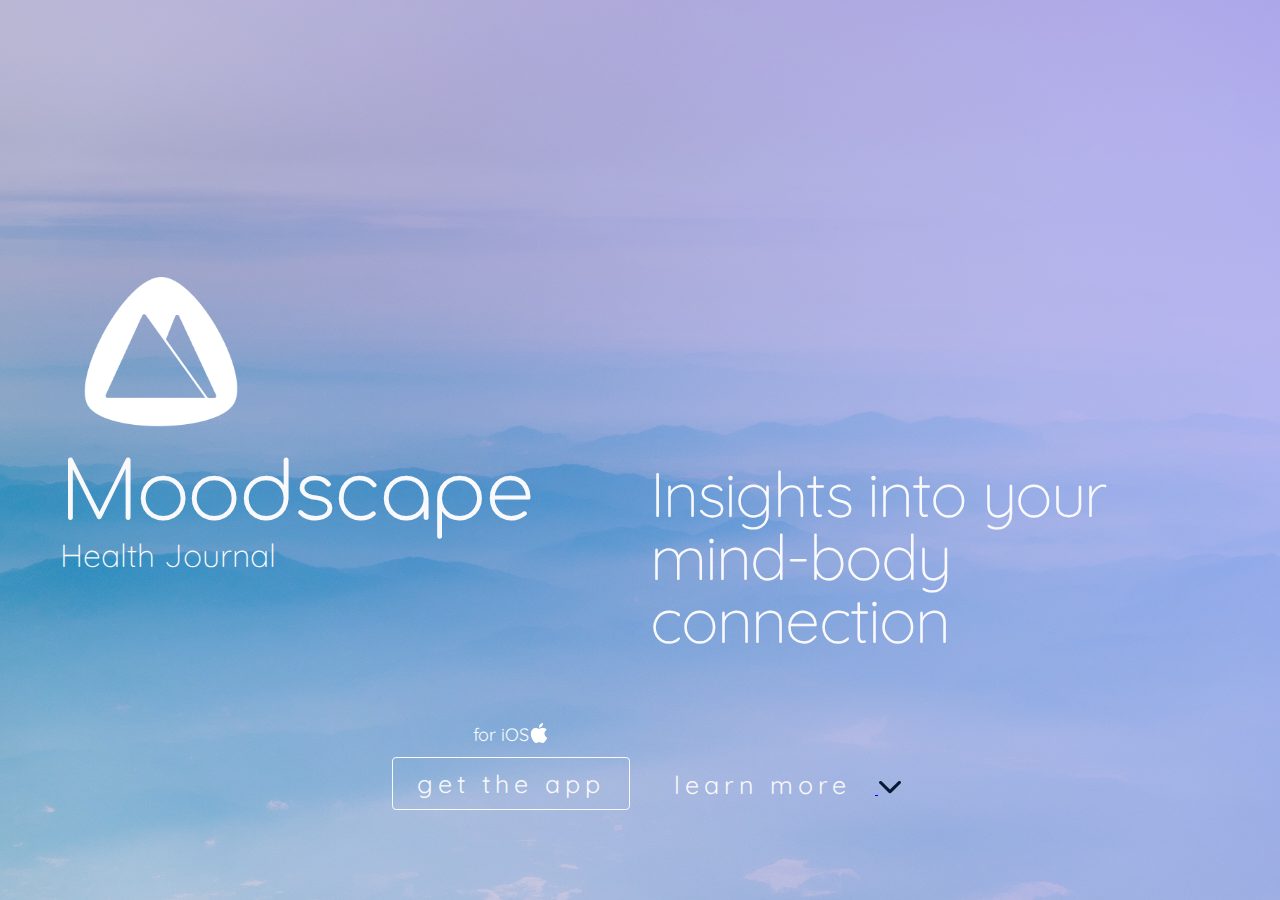
==== index.html @ 4b7b9a42 "added tablet breakpoint" ====
<!DOCTYPE html>
<html lang="en" dir="ltr">
  <head>
    <meta charset="utf-8">
    <title>Moodscape Splash Page</title>
    <link rel="stylesheet" href="styles.css">
    <link href="https://fonts.googleapis.com/css?family=Comfortaa|Quicksand:300,400,500,700" rel="stylesheet">
  </head>
  <body>
    <div class="bg-img">
    <div class="wrapper">
      <div class="static">
        <div class="hero">
          <div class="hero-text">
            <div class="logo">
              <img src="images/logo.png" alt="moodscape logo" style='height: 200px; width: auto; object-fit: contain'>
            </div>
            <h1 class="wordmark">Moodscape</h1>
            <h2>Health Journal</h2>
            <div class="btn-wrapper">
              <div class="btn-label">
                <h4>for iOS</h4>
                <img src="images/apple.png" alt="apple logo">
              </div>
              <button type="button" name="button" class="cta"><span>get the app</span></button>
            </div>
          </div>
        </div>
      </div>
      <div class="scrolling">
        <div class="hero">
          <div class="hero-text">
            <h1 class="top">Insights into your mind-body connection</h1>
            <a href="#learn more">
              <button type="button" name="button"><span>learn more</span></button>
              <img src="images/angle.png" alt="more">
            </a>
          </div>

        </div>
        <div class="feature" id="learn more">
          <div class="feature-graphic">
            <img src="images/venn.png" alt="" style='height: 300px; width: auto; object-fit: contain'>
          </div>
          <h4>Keep a record of your activities and health habits to learn how they influence your mood.</h4>
        </div>
        <div class="feature">
          <h3>Easy journaling</h3>
          <div class="feature-graphic">
            <img src="images/activities.png" alt="" style='height: 300px; width: auto; object-fit: contain'>
          </div>
          <h4>Just select activities or jot down an note</h4>
        </div>
        <div class="feature">
          <h3>Meaningful Health Tracking</h3>
          <div class="feature-graphic">
            <img src="images/factors.png" alt="" style='height: 200px; width: auto; object-fit: contain'>
          </div>
          <h4>Track the health habits that matter most to you.</h4>
        </div>
        <div class="feature">
          <h3>Custom Metrics</h3>
          <div class="feature-graphic">
            <img src="images/graphs.png" alt="" style='height: 300px; width: auto; object-fit: contain'>
          </div>
          <h4>Find patterns in daily habits with interactive graphs.</h4>
        </div>
      </div>
    </div>
    </div>
  </body>
</html>
---- styles.css ----
/* http://meyerweb.com/eric/tools/css/reset/
   v2.0 | 20110126
   License: none (public domain)
*/

html, body, div, span, applet, object, iframe,
h1, h2, h3, h4, h5, h6, p, blockquote, pre,
a, abbr, acronym, address, big, cite, code,
del, dfn, em, img, ins, kbd, q, s, samp,
small, strike, strong, sub, sup, tt, var,
b, u, i, center,
dl, dt, dd, ol, ul, li,
fieldset, form, label, legend,
table, caption, tbody, tfoot, thead, tr, th, td,
article, aside, canvas, details, embed,
figure, figcaption, footer, header, hgroup,
menu, nav, output, ruby, section, summary,
time, mark, audio, video {
	margin: 0;
	padding: 0;
	border: 0;
	font-size: 100%;
	font: inherit;
	vertical-align: baseline;
}
/* HTML5 display-role reset for older browsers */
article, aside, details, figcaption, figure,
footer, header, hgroup, menu, nav, section {
	display: block;
}
body {
	line-height: 1;
}
ol, ul {
	list-style: none;
}
blockquote, q {
	quotes: none;
}
blockquote:before, blockquote:after,
q:before, q:after {
	content: '';
	content: none;
}
table {
	border-collapse: collapse;
	border-spacing: 0;
}

/* End Reset */

:root {
  --color-type: #F9F9FB;
}

html, body {
  font-size: 10px;
  font-family: 'Quicksand', sans-serif;
  background: -webkit-linear-gradient(220deg, rgb(108,99,255, .4), rgb(108,99,255,.2), transparent), url("images/pastel-mountain-range.jpg") no-repeat center;
  background: -o-linear-gradient(220deg, rgb(108,99,255, .4), rgb(108,99,255,.2), transparent), url("images/pastel-mountain-range.jpg") no-repeat center;
  background: linear-gradient(230deg, rgb(108,99,255, .4), rgb(108,99,255,.2), transparent), url("images/pastel-mountain-range.jpg") no-repeat center;
  background-size: cover;
}

h1.wordmark {
  font-family: 'Comfortaa', cursive;
  font-size: 80px;
}

h1 {
  font-size: 6.3rem;
  color: var(--color-type);
  font-weight: 300;
  letter-spacing: -0.03em;
}

h2 {
  font-size: 3.2rem;
  color: var(--color-type);
  font-weight: 300;
  line-height: 40px;
  text-align: left;
}

h3 {
  font-size: 3.2rem;
  color: var(--color-type);
  font-weight: 300;
  line-height: 48px;
  text-align: center;
}

h4 {
  font-size: 1.8rem;
  color: var(--color-type);
  font-weight: 400;
  line-height: 24px;
  text-align: center;
}

.wrapper {
  display: -ms-grid;
  display: grid;
  -ms-grid-columns: 1fr 20px 1fr;
  grid-template-columns: 1fr 1fr;
  grid-gap: 20px;
  padding: 0 60px;
  height: 100vh;
}

.wrapper > * {
  display: -webkit-box;
  display: -ms-flexbox;
  display: flex;
  -webkit-box-orient: vertical;
  -webkit-box-direction: normal;
      -ms-flex-direction: column;
          flex-direction: column;
}

/* Tablet */
@media only screen and (min-width: 480px) and (max-width: 900px) {
  .wrapper {
    display: inline-block;
  }
  .static {
    height: 90vh;
  }
}

.scrolling {
  overflow-y: auto;
  scroll-behavior: smooth;
}

.hero {
  display: -webkit-box;
  display: -ms-flexbox;
  display: flex;
  -webkit-box-orient: vertical;
  -webkit-box-direction: normal;
      -ms-flex-direction: column;
          flex-direction: column;
  -webkit-box-pack: center;
      -ms-flex-pack: center;
          justify-content: center;
  min-height: 100vh;
}

.hero-text {
  height: 80vh;
  display: -webkit-box;
  display: -ms-flexbox;
  display: flex;
  -webkit-box-orient: vertical;
  -webkit-box-direction: normal;
      -ms-flex-direction: column;
          flex-direction: column;
  -webkit-box-pack: end;
      -ms-flex-pack: end;
          justify-content: flex-end;
}

.hero-text h2{
  margin-bottom: calc(12vh + 40px);
}

.hero-text .top {
  margin-bottom: 12vh;
  max-width: 600px;
}

.feature {
  padding: 15vh 20px;
  width: 80%;
}

.feature-graphic {
  height: auto;
  width: 100%;
  text-align: center;
  padding: 3rem 0 4rem 0
}

button {
  border: none;
  background: transparent;
  display: inline-block;
  text-align: center;
  text-transform: uppercase;
  padding: 1rem 2.4rem;
}

button.cta {
  border: var(--color-type) solid 1px;
  border-radius: 4px;
}

button span {
  color: var(--color-type);
  text-transform: lowercase;
  font-size: 2.5rem;
  letter-spacing: .2em;
  font-family: 'Quicksand', sans-serif;
}

.btn-wrapper {
  -ms-flex-item-align: end;
      align-self: flex-end;
}

.btn-label {
  display: -webkit-box;
  display: -ms-flexbox;
  display: flex;
  -webkit-box-align: start;
      -ms-flex-align: start;
          align-items: flex-start;
  -webkit-box-pack: center;
      -ms-flex-pack: center;
          justify-content: center;
  padding-bottom: 1rem;
}
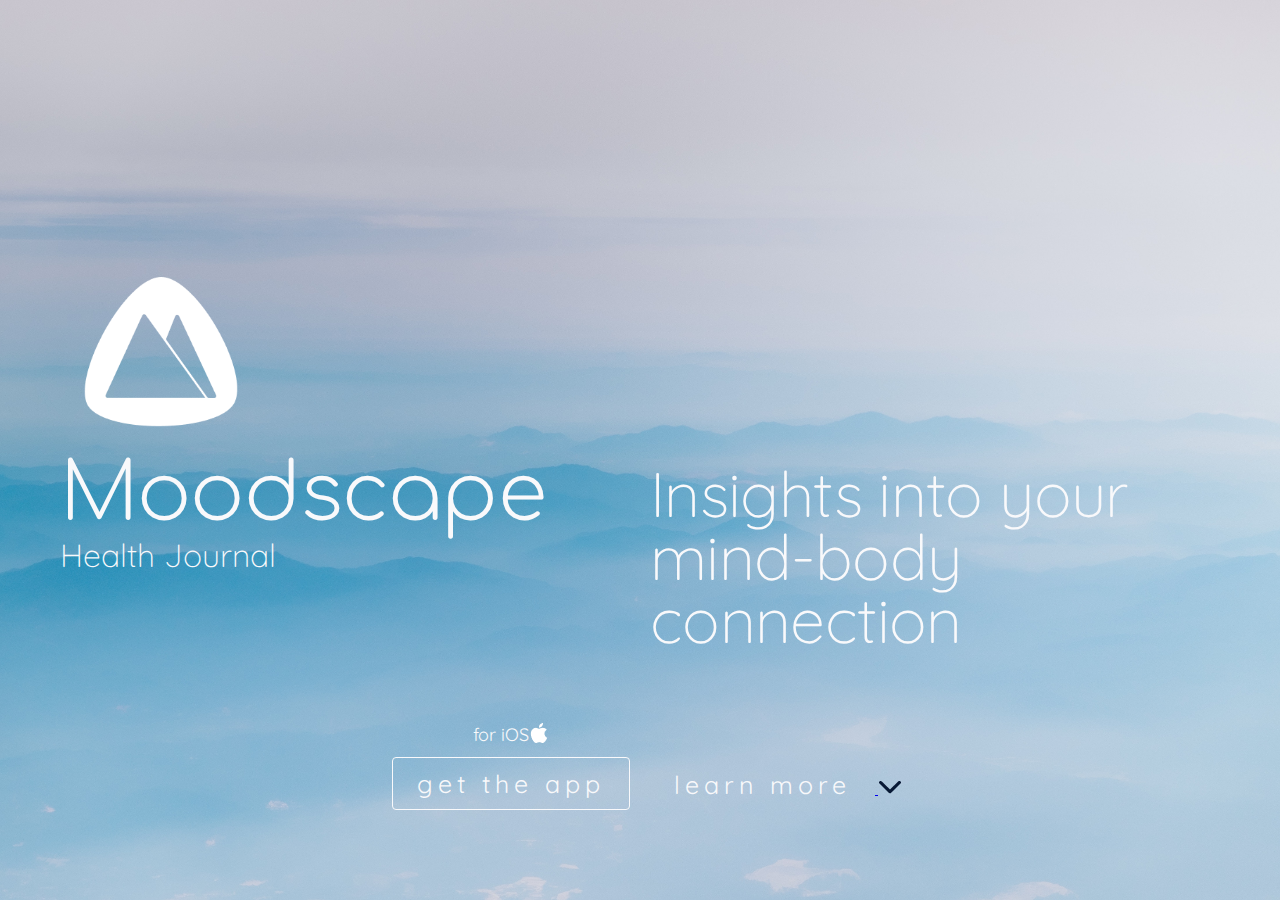
==== commit 8c37d1b9: "responsive meta tag, attached background" ====
--- a/index.html
+++ b/index.html
@@ -2,9 +2,10 @@
 <html lang="en" dir="ltr">
   <head>
     <meta charset="utf-8">
+    <meta name="viewport" content="width=device-width, initial-scale=1.0" />
     <title>Moodscape Splash Page</title>
     <link rel="stylesheet" href="styles.css">
-    <link href="https://fonts.googleapis.com/css?family=Comfortaa|Quicksand:300,400,500,700" rel="stylesheet">
+    <link href="https://fonts.googleapis.com/css?family=Comfortaa:300,400|Quicksand:300,400,500,700" rel="stylesheet">
   </head>
   <body>
     <div class="bg-img">
@@ -17,6 +18,7 @@
             </div>
             <h1 class="wordmark">Moodscape</h1>
             <h2>Health Journal</h2>
+            <h1 class="top mobile">Insights into your mind-body connection</h1>
             <div class="btn-wrapper">
               <div class="btn-label">
                 <h4>for iOS</h4>
@@ -30,11 +32,11 @@
       <div class="scrolling">
         <div class="hero">
           <div class="hero-text">
-            <h1 class="top">Insights into your mind-body connection</h1>
-            <a href="#learn more">
-              <button type="button" name="button"><span>learn more</span></button>
-              <img src="images/angle.png" alt="more">
-            </a>
+            <h1 class="top desktop">Insights into your mind-body connection</h1>
+              <a href="#learn more">
+                <button type="button" name="button"><span>learn more</span></button>
+                <img src="images/angle.png" alt="more">
+              </a>
           </div>
 
         </div>
--- a/styles.css
+++ b/styles.css
@@ -1,3 +1,4 @@
+
 /* http://meyerweb.com/eric/tools/css/reset/
    v2.0 | 20110126
    License: none (public domain)
@@ -59,7 +60,13 @@
   background: -webkit-linear-gradient(220deg, rgb(108,99,255, .4), rgb(108,99,255,.2), transparent), url("images/pastel-mountain-range.jpg") no-repeat center;
   background: -o-linear-gradient(220deg, rgb(108,99,255, .4), rgb(108,99,255,.2), transparent), url("images/pastel-mountain-range.jpg") no-repeat center;
   background: linear-gradient(230deg, rgb(108,99,255, .4), rgb(108,99,255,.2), transparent), url("images/pastel-mountain-range.jpg") no-repeat center;
-  background-size: cover;
+	background: url("images/pastel-mountain-range.jpg") no-repeat center;
+	background-attachment: fixed;
+background-size: cover;
+}
+
+.mobile {
+	display: none;
 }
 
 h1.wordmark {
@@ -71,7 +78,7 @@
   font-size: 6.3rem;
   color: var(--color-type);
   font-weight: 300;
-  letter-spacing: -0.03em;
+  letter-spacing: -0.01em;
 }
 
 h2 {
@@ -118,16 +125,6 @@
           flex-direction: column;
 }
 
-/* Tablet */
-@media only screen and (min-width: 480px) and (max-width: 900px) {
-  .wrapper {
-    display: inline-block;
-  }
-  .static {
-    height: 90vh;
-  }
-}
-
 .scrolling {
   overflow-y: auto;
   scroll-behavior: smooth;
@@ -221,3 +218,69 @@
           justify-content: center;
   padding-bottom: 1rem;
 }
+
+
+/* Tablet */
+@media only screen and (min-width: 480px) and (max-width: 950px) {
+	.wrapper {
+		/* background-color: pink; */
+		display: flex;
+		flex-direction: column;
+	}
+
+	.mobile {
+		display: inline-block;
+	}
+
+	.desktop {
+		display: none;
+	}
+
+	.static .hero {
+		background-color: red;
+	}
+
+	.static .hero {
+		justify-content: flex-end;
+		height: 80vh;
+	}
+
+/* How do I get the static hero to take up only 80vh? */
+
+	.scrolling {
+		overflow-y: visible;
+		border: solid blue 2px;
+	}
+
+	.scrolling .hero-text {
+		align-items: flex-end;
+		justify-content: flex-start;
+	}
+
+	.scrolling .hero {
+		justify-content: flex-start;
+	}
+
+
+
+	h1.wordmark {
+		font-size: 6rem;
+	}
+
+	h2 {
+		font-size: 2.8rem;
+	}
+
+	h1 {
+		font-size: 5rem;
+	}
+
+}
+
+
+/* Phone */
+@media only screen and (max-width: 480px) {
+	.wrapper {
+		background-color: cadetblue;
+	}
+}
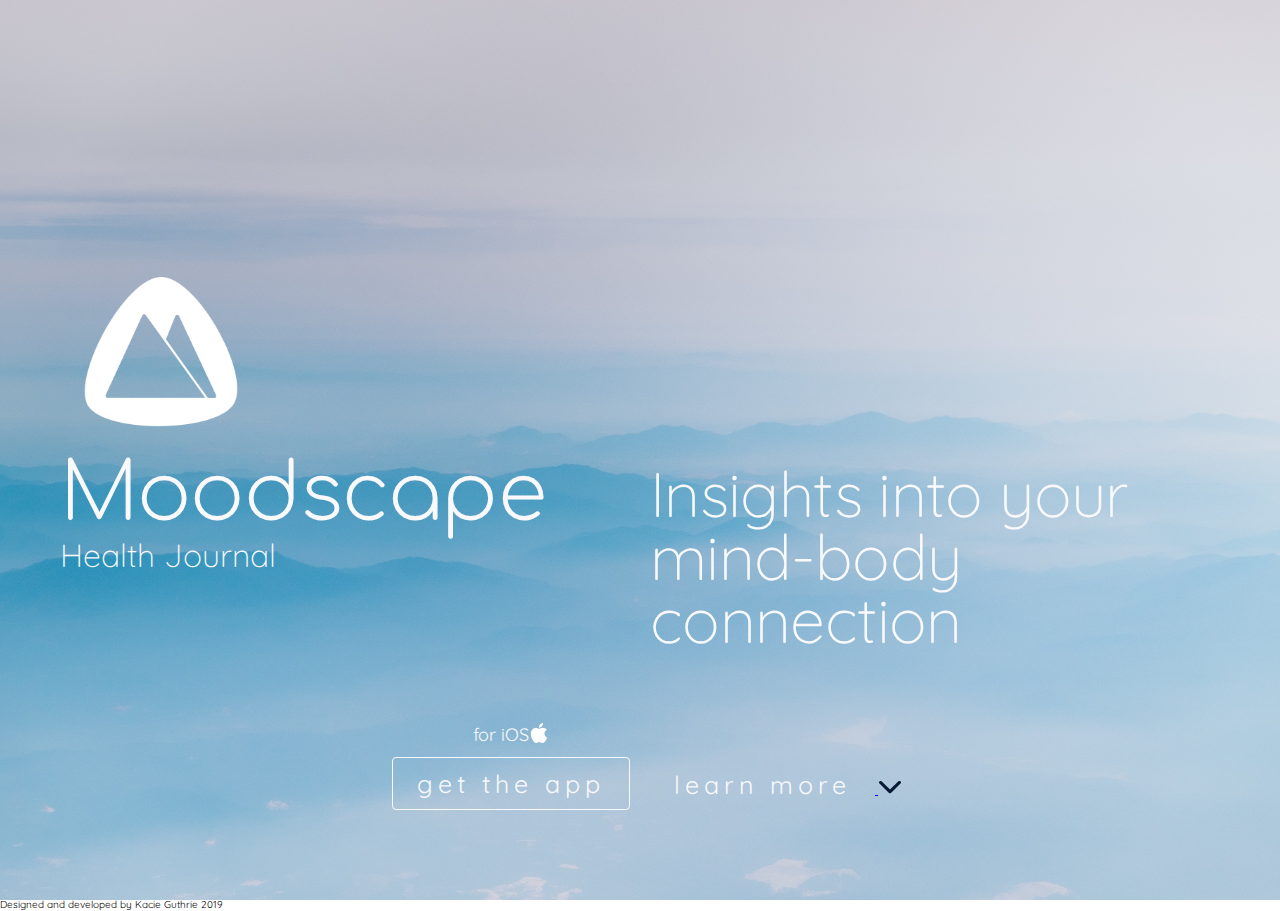
==== commit ceef1eb9: "autoprefix" ====
--- a/index.html
+++ b/index.html
@@ -8,7 +8,6 @@
     <link href="https://fonts.googleapis.com/css?family=Comfortaa:300,400|Quicksand:300,400,500,700" rel="stylesheet">
   </head>
   <body>
-    <div class="bg-img">
     <div class="wrapper">
       <div class="static">
         <div class="hero">
@@ -69,6 +68,8 @@
         </div>
       </div>
     </div>
-    </div>
+    <footer>
+      <p>Designed and developed by Kacie Guthrie 2019</p>
+    </footer>
   </body>
 </html>
--- a/styles.css
+++ b/styles.css
@@ -223,9 +223,14 @@
 /* Tablet */
 @media only screen and (min-width: 480px) and (max-width: 950px) {
 	.wrapper {
-		/* background-color: pink; */
+		display: -webkit-box;
+		display: -ms-flexbox;
 		display: flex;
-		flex-direction: column;
+		-webkit-box-orient: vertical;
+		-webkit-box-direction: normal;
+		    -ms-flex-direction: column;
+		        flex-direction: column;
+		grid-gap: 10px;
 	}
 
 	.mobile {
@@ -237,30 +242,52 @@
 	}
 
 	.static .hero {
-		background-color: red;
-	}
-
-	.static .hero {
-		justify-content: flex-end;
-		height: 80vh;
-	}
-
-/* How do I get the static hero to take up only 80vh? */
+		-webkit-box-pack: end;
+		    -ms-flex-pack: end;
+		        justify-content: flex-end;
+		min-height: 80vh;
+	}
+
+	.static .hero-text {
+		-webkit-box-pack: end;
+		    -ms-flex-pack: end;
+		        justify-content: flex-end;
+		height: auto;
+	}
+
+	.hero-text h2, .hero-text h1.top{
+		margin-bottom: 6vh;
+	}
+
 
 	.scrolling {
 		overflow-y: visible;
-		border: solid blue 2px;
+		scroll-behavior: smooth;
 	}
 
 	.scrolling .hero-text {
-		align-items: flex-end;
-		justify-content: flex-start;
+		-webkit-box-align: end;
+		    -ms-flex-align: end;
+		        align-items: flex-end;
+		-webkit-box-pack: start;
+		    -ms-flex-pack: start;
+		        justify-content: flex-start;
+		height: auto;
 	}
 
 	.scrolling .hero {
-		justify-content: flex-start;
-	}
-
+		-webkit-box-pack: start;
+		    -ms-flex-pack: start;
+		        justify-content: flex-start;
+		min-height: auto;
+	}
+
+	.feature {
+		-ms-flex-item-align: center;
+		    -ms-grid-row-align: center;
+		    align-self: center;
+		padding: 10vh 0;
+	}
 
 
 	h1.wordmark {
@@ -281,6 +308,88 @@
 /* Phone */
 @media only screen and (max-width: 480px) {
 	.wrapper {
-		background-color: cadetblue;
-	}
-}
+		display: -webkit-box;
+		display: -ms-flexbox;
+		display: flex;
+		-webkit-box-orient: vertical;
+		-webkit-box-direction: normal;
+		    -ms-flex-direction: column;
+		        flex-direction: column;
+		grid-gap: 10px;
+		padding: 20px 16px;
+	}
+
+	.mobile {
+		display: inline-block;
+	}
+
+	.desktop {
+		display: none;
+	}
+
+	.static .hero {
+		-webkit-box-pack: end;
+		    -ms-flex-pack: end;
+		        justify-content: flex-end;
+		min-height: 80vh;
+	}
+
+	.static .hero-text {
+		-webkit-box-pack: end;
+		    -ms-flex-pack: end;
+		        justify-content: flex-end;
+		height: auto;
+	}
+
+	.hero-text h2, .hero-text h1.top{
+		margin-bottom: 6vh;
+	}
+
+
+	.scrolling {
+		overflow-y: visible;
+	}
+
+	.scrolling .hero-text {
+		-webkit-box-align: end;
+		    -ms-flex-align: end;
+		        align-items: flex-end;
+		-webkit-box-pack: start;
+		    -ms-flex-pack: start;
+		        justify-content: flex-start;
+		height: auto;
+	}
+
+	.scrolling .hero {
+		-webkit-box-pack: start;
+		    -ms-flex-pack: start;
+		        justify-content: flex-start;
+		min-height: auto;
+	}
+
+	.feature {
+		-ms-flex-item-align: center;
+		    -ms-grid-row-align: center;
+		    align-self: center;
+		padding: 10vh 0;
+	}
+
+	.feature-graphic img {
+  display: block;
+  max-width: 100%;
+  margin: 0 auto;
+	}
+
+
+	h1.wordmark {
+		font-size: 4.4rem;
+	}
+
+	h2 {
+		font-size: 2.8rem;
+	}
+
+	h1 {
+		font-size: 3.6rem;
+	}
+}
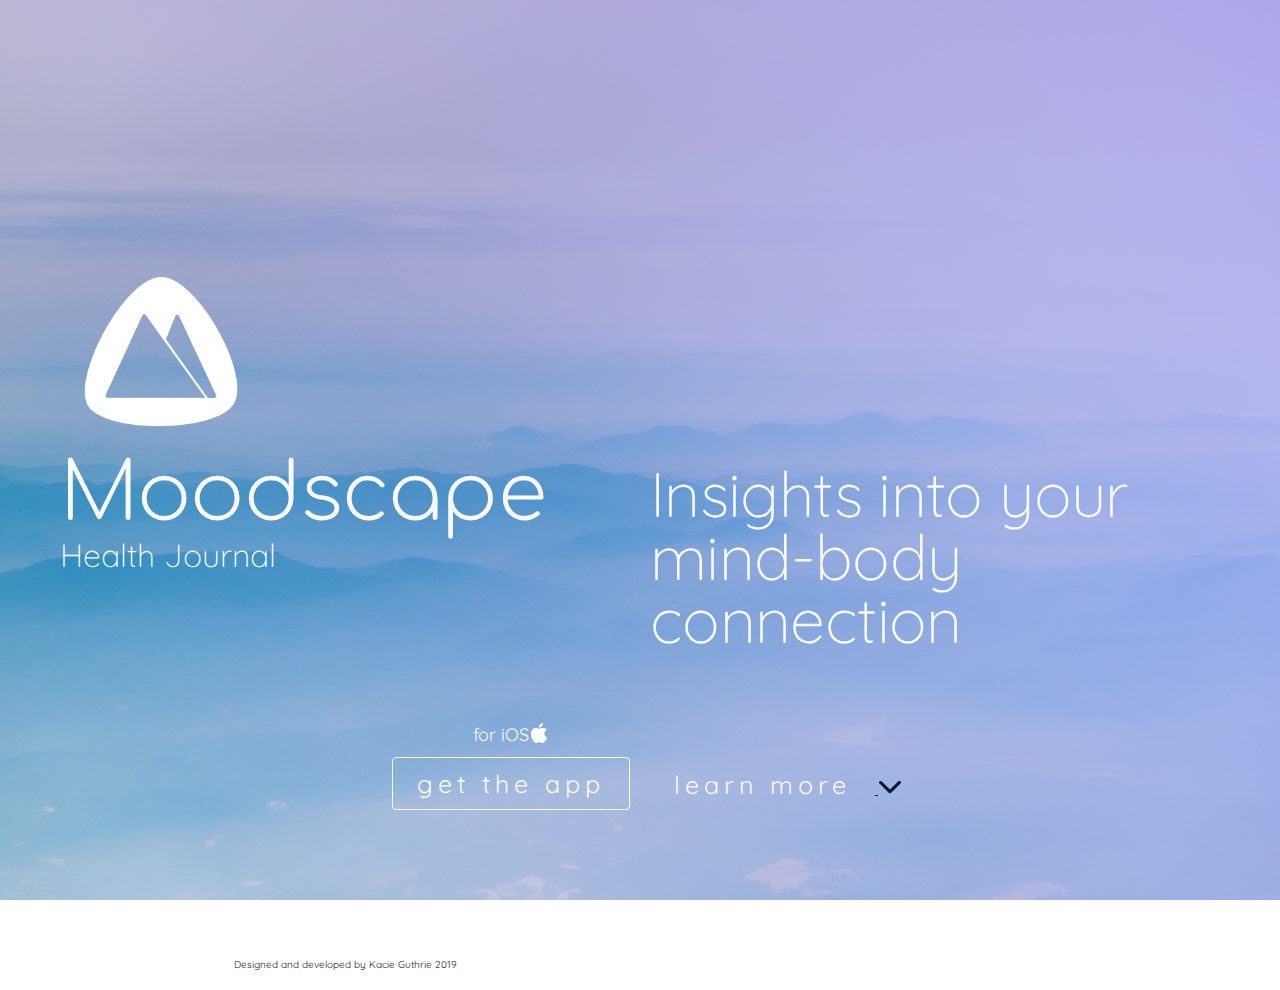
==== commit 79b9cdf8: "center button, primary color change" ====
--- a/index.html
+++ b/index.html
@@ -32,14 +32,14 @@
         <div class="hero">
           <div class="hero-text">
             <h1 class="top desktop">Insights into your mind-body connection</h1>
-              <a href="#learn more">
+              <a href="#learn-more">
                 <button type="button" name="button"><span>learn more</span></button>
                 <img src="images/angle.png" alt="more">
               </a>
           </div>
 
         </div>
-        <div class="feature" id="learn more">
+        <div class="feature" id="learn-more">
           <div class="feature-graphic">
             <img src="images/venn.png" alt="" style='height: 300px; width: auto; object-fit: contain'>
           </div>
@@ -66,10 +66,11 @@
           </div>
           <h4>Find patterns in daily habits with interactive graphs.</h4>
         </div>
+        <div class="btn-wrapper mobile">
+          <button type="button" name="button" class="cta"><span>get the app</span></button>
+        </div>
       </div>
+      <p>Designed and developed by Kacie Guthrie 2019</p>
     </div>
-    <footer>
-      <p>Designed and developed by Kacie Guthrie 2019</p>
-    </footer>
   </body>
 </html>
--- a/styles.css
+++ b/styles.css
@@ -57,13 +57,22 @@
 html, body {
   font-size: 10px;
   font-family: 'Quicksand', sans-serif;
-  background: -webkit-linear-gradient(220deg, rgb(108,99,255, .4), rgb(108,99,255,.2), transparent), url("images/pastel-mountain-range.jpg") no-repeat center;
-  background: -o-linear-gradient(220deg, rgb(108,99,255, .4), rgb(108,99,255,.2), transparent), url("images/pastel-mountain-range.jpg") no-repeat center;
-  background: linear-gradient(230deg, rgb(108,99,255, .4), rgb(108,99,255,.2), transparent), url("images/pastel-mountain-range.jpg") no-repeat center;
-	background: url("images/pastel-mountain-range.jpg") no-repeat center;
+	background: url("images/hero-bkg-safari.jpg") no-repeat center;
+	background: -webkit-linear-gradient(220deg, rgba(108,99,255, .4), rgba(108,99,255,.2), transparent), url("images/pastel-mountain-range.jpg") no-repeat center;
+  background: -o-linear-gradient(220deg, rgba(108,99,255, .4), rgba(108,99,255,.2), transparent), url("images/pastel-mountain-range.jpg") no-repeat center;
+  background: linear-gradient(230deg, rgba(108,99,255, .4), rgba(108,99,255,.2), transparent), url("images/pastel-mountain-range.jpg") no-repeat center;
 	background-attachment: fixed;
-background-size: cover;
-}
+	background-size: cover;
+}
+
+/* body::after {
+  content: "";
+  position: absolute;
+  right:0;bottom:0;left:0;
+  width: 100%;
+  height: 100%;
+  background-image: linear-gradient(230deg, rgba(108,99,255, .4), rgba(108,99,255,.2), transparent);
+} */
 
 .mobile {
 	display: none;
@@ -103,6 +112,12 @@
   font-weight: 400;
   line-height: 24px;
   text-align: center;
+}
+
+p {
+	color: #222;
+	padding: 40px 0 20px 0;
+	text-align: center;
 }
 
 .wrapper {
@@ -193,6 +208,12 @@
   border-radius: 4px;
 }
 
+.btn-wrapper.mobile {
+	width: auto;
+	margin: 0 auto;
+	padding-bottom: 40px;
+}
+
 button span {
   color: var(--color-type);
   text-transform: lowercase;
@@ -223,9 +244,9 @@
 /* Tablet */
 @media only screen and (min-width: 480px) and (max-width: 950px) {
 	.wrapper {
+		display: flex;
 		display: -webkit-box;
 		display: -ms-flexbox;
-		display: flex;
 		-webkit-box-orient: vertical;
 		-webkit-box-direction: normal;
 		    -ms-flex-direction: column;
@@ -245,7 +266,7 @@
 		-webkit-box-pack: end;
 		    -ms-flex-pack: end;
 		        justify-content: flex-end;
-		min-height: 80vh;
+		min-height: 90vh;
 	}
 
 	.static .hero-text {
@@ -279,7 +300,7 @@
 		-webkit-box-pack: start;
 		    -ms-flex-pack: start;
 		        justify-content: flex-start;
-		min-height: auto;
+		min-height: 10vh;
 	}
 
 	.feature {
@@ -289,6 +310,9 @@
 		padding: 10vh 0;
 	}
 
+	.scrolling span {
+		font-size: 2rem;
+	}
 
 	h1.wordmark {
 		font-size: 6rem;
@@ -308,9 +332,9 @@
 /* Phone */
 @media only screen and (max-width: 480px) {
 	.wrapper {
+		display: flex;
 		display: -webkit-box;
 		display: -ms-flexbox;
-		display: flex;
 		-webkit-box-orient: vertical;
 		-webkit-box-direction: normal;
 		    -ms-flex-direction: column;
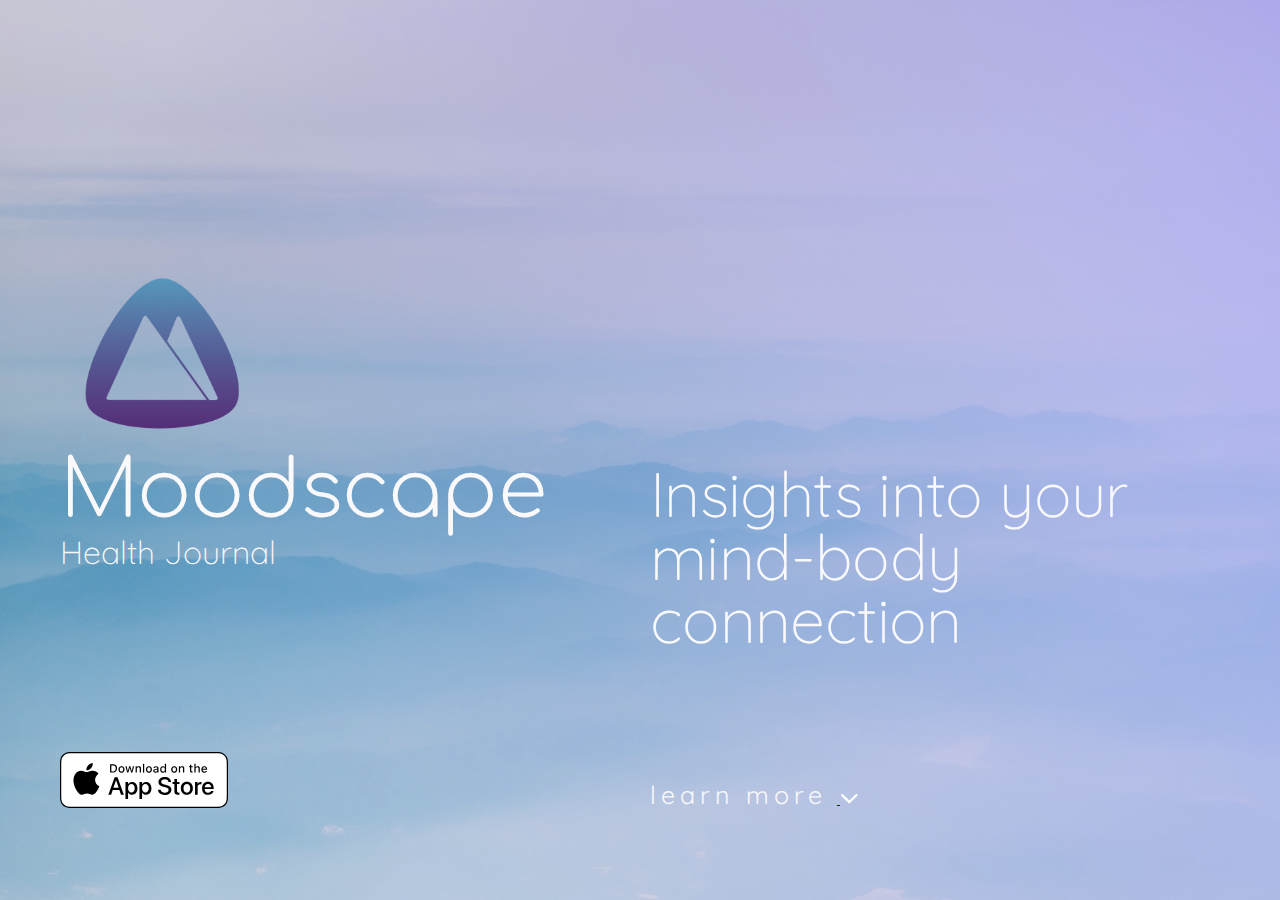
==== commit b3b5590e: "light styles" ====
--- a/index.html
+++ b/index.html
@@ -13,17 +13,13 @@
         <div class="hero">
           <div class="hero-text">
             <div class="logo">
-              <img src="images/logo.png" alt="moodscape logo" style='height: 200px; width: auto; object-fit: contain'>
+              <img src="images/purple-logo.png" alt="moodscape logo" style='height: 200px; width: auto; object-fit: contain'>
             </div>
             <h1 class="wordmark">Moodscape</h1>
             <h2>Health Journal</h2>
             <h1 class="top mobile">Insights into your mind-body connection</h1>
             <div class="btn-wrapper">
-              <div class="btn-label">
-                <h4>for iOS</h4>
-                <img src="images/apple.png" alt="apple logo">
-              </div>
-              <button type="button" name="button" class="cta"><span>get the app</span></button>
+              <img src="images/app-store-btn.svg" alt="">
             </div>
           </div>
         </div>
@@ -41,36 +37,35 @@
         </div>
         <div class="feature" id="learn-more">
           <div class="feature-graphic">
-            <img src="images/venn.png" alt="" style='height: 300px; width: auto; object-fit: contain'>
+            <img src="images/venn.png" alt="" style=''>
           </div>
           <h4>Keep a record of your activities and health habits to learn how they influence your mood.</h4>
         </div>
         <div class="feature">
           <h3>Easy journaling</h3>
           <div class="feature-graphic">
-            <img src="images/activities.png" alt="" style='height: 300px; width: auto; object-fit: contain'>
+            <img src="images/activities.png" alt="" style=''>
           </div>
           <h4>Just select activities or jot down an note</h4>
         </div>
         <div class="feature">
           <h3>Meaningful Health Tracking</h3>
           <div class="feature-graphic">
-            <img src="images/factors.png" alt="" style='height: 200px; width: auto; object-fit: contain'>
+            <img src="images/factors.png" alt="" style=''>
           </div>
           <h4>Track the health habits that matter most to you.</h4>
         </div>
         <div class="feature">
           <h3>Custom Metrics</h3>
           <div class="feature-graphic">
-            <img src="images/graphs.png" alt="" style='height: 300px; width: auto; object-fit: contain'>
+            <img src="images/graphs.png" alt="" style=''>
           </div>
           <h4>Find patterns in daily habits with interactive graphs.</h4>
         </div>
-        <div class="btn-wrapper mobile">
-          <button type="button" name="button" class="cta"><span>get the app</span></button>
+        <div class="btn-wrapper mobile" style="padding-bottom: 100px">
+          <img src="images/app-store-btn.svg" alt="">
         </div>
       </div>
-      <p>Designed and developed by Kacie Guthrie 2019</p>
     </div>
   </body>
 </html>
--- a/styles.css
+++ b/styles.css
@@ -57,10 +57,10 @@
 html, body {
   font-size: 10px;
   font-family: 'Quicksand', sans-serif;
-	background: url("images/hero-bkg-safari.jpg") no-repeat center;
-	background: -webkit-linear-gradient(220deg, rgba(108,99,255, .4), rgba(108,99,255,.2), transparent), url("images/pastel-mountain-range.jpg") no-repeat center;
+	background: url("images/hero-bkg-safari.png") no-repeat center;
+	/* background: -webkit-linear-gradient(220deg, rgba(108,99,255, .4), rgba(108,99,255,.2), transparent), url("images/pastel-mountain-range.jpg") no-repeat center;
   background: -o-linear-gradient(220deg, rgba(108,99,255, .4), rgba(108,99,255,.2), transparent), url("images/pastel-mountain-range.jpg") no-repeat center;
-  background: linear-gradient(230deg, rgba(108,99,255, .4), rgba(108,99,255,.2), transparent), url("images/pastel-mountain-range.jpg") no-repeat center;
+  background: linear-gradient(230deg, rgba(108,99,255, .4), rgba(108,99,255,.2), transparent), url("images/pastel-mountain-range.jpg") no-repeat center; */
 	background-attachment: fixed;
 	background-size: cover;
 }
@@ -126,7 +126,7 @@
   -ms-grid-columns: 1fr 20px 1fr;
   grid-template-columns: 1fr 1fr;
   grid-gap: 20px;
-  padding: 0 60px;
+
   height: 100vh;
 }
 
@@ -143,6 +143,10 @@
 .scrolling {
   overflow-y: auto;
   scroll-behavior: smooth;
+}
+
+.static {
+	margin: 0 30px 0 60px;
 }
 
 .hero {
@@ -168,13 +172,11 @@
   -webkit-box-direction: normal;
       -ms-flex-direction: column;
           flex-direction: column;
-  -webkit-box-pack: end;
-      -ms-flex-pack: end;
-          justify-content: flex-end;
+  justify-content: flex-end;
 }
 
 .hero-text h2{
-  margin-bottom: calc(12vh + 40px);
+  margin-bottom: calc(12vh + 72px);
 }
 
 .hero-text .top {
@@ -183,15 +185,14 @@
 }
 
 .feature {
-  padding: 15vh 20px;
-  width: 80%;
+  padding: 15vh 0;
 }
 
 .feature-graphic {
   height: auto;
   width: 100%;
   text-align: center;
-  padding: 3rem 0 4rem 0
+  padding: 3rem 0 4rem 0;
 }
 
 button {
@@ -200,7 +201,7 @@
   display: inline-block;
   text-align: center;
   text-transform: uppercase;
-  padding: 1rem 2.4rem;
+  padding: 2rem 1rem 0 0;
 }
 
 button.cta {
@@ -209,7 +210,7 @@
 }
 
 .btn-wrapper.mobile {
-	width: auto;
+
 	margin: 0 auto;
 	padding-bottom: 40px;
 }
@@ -220,11 +221,6 @@
   font-size: 2.5rem;
   letter-spacing: .2em;
   font-family: 'Quicksand', sans-serif;
-}
-
-.btn-wrapper {
-  -ms-flex-item-align: end;
-      align-self: flex-end;
 }
 
 .btn-label {
@@ -262,6 +258,10 @@
 		display: none;
 	}
 
+	.static {
+		margin: 0 60px;
+	}
+
 	.static .hero {
 		-webkit-box-pack: end;
 		    -ms-flex-pack: end;
@@ -284,16 +284,21 @@
 	.scrolling {
 		overflow-y: visible;
 		scroll-behavior: smooth;
+		margin: 0 60px;
 	}
 
 	.scrolling .hero-text {
-		-webkit-box-align: end;
-		    -ms-flex-align: end;
-		        align-items: flex-end;
 		-webkit-box-pack: start;
 		    -ms-flex-pack: start;
 		        justify-content: flex-start;
 		height: auto;
+	}
+
+	.feature-graphic {
+	  height: auto;
+	  width: 100%;
+	  margin: 0 auto;
+	  padding: 3rem 0 4rem 0
 	}
 
 	.scrolling .hero {
@@ -315,7 +320,7 @@
 	}
 
 	h1.wordmark {
-		font-size: 6rem;
+		font-size: 5rem;
 	}
 
 	h2 {
@@ -323,7 +328,7 @@
 	}
 
 	h1 {
-		font-size: 5rem;
+		font-size: 4rem;
 	}
 
 }
@@ -374,10 +379,23 @@
 		overflow-y: visible;
 	}
 
+	.feature-graphic {
+	  height: auto;
+	  width: 80%;
+	  margin: 0 auto;
+	  padding: 3rem 0 4rem 0
+	}
+
+	.static {
+		margin: 0 20px;
+	}
+
+	button span {
+		font-size: 1.8rem;
+
+	}
+
 	.scrolling .hero-text {
-		-webkit-box-align: end;
-		    -ms-flex-align: end;
-		        align-items: flex-end;
 		-webkit-box-pack: start;
 		    -ms-flex-pack: start;
 		        justify-content: flex-start;
@@ -414,6 +432,6 @@
 	}
 
 	h1 {
-		font-size: 3.6rem;
-	}
-}
+		font-size: 3.2rem;
+	}
+}
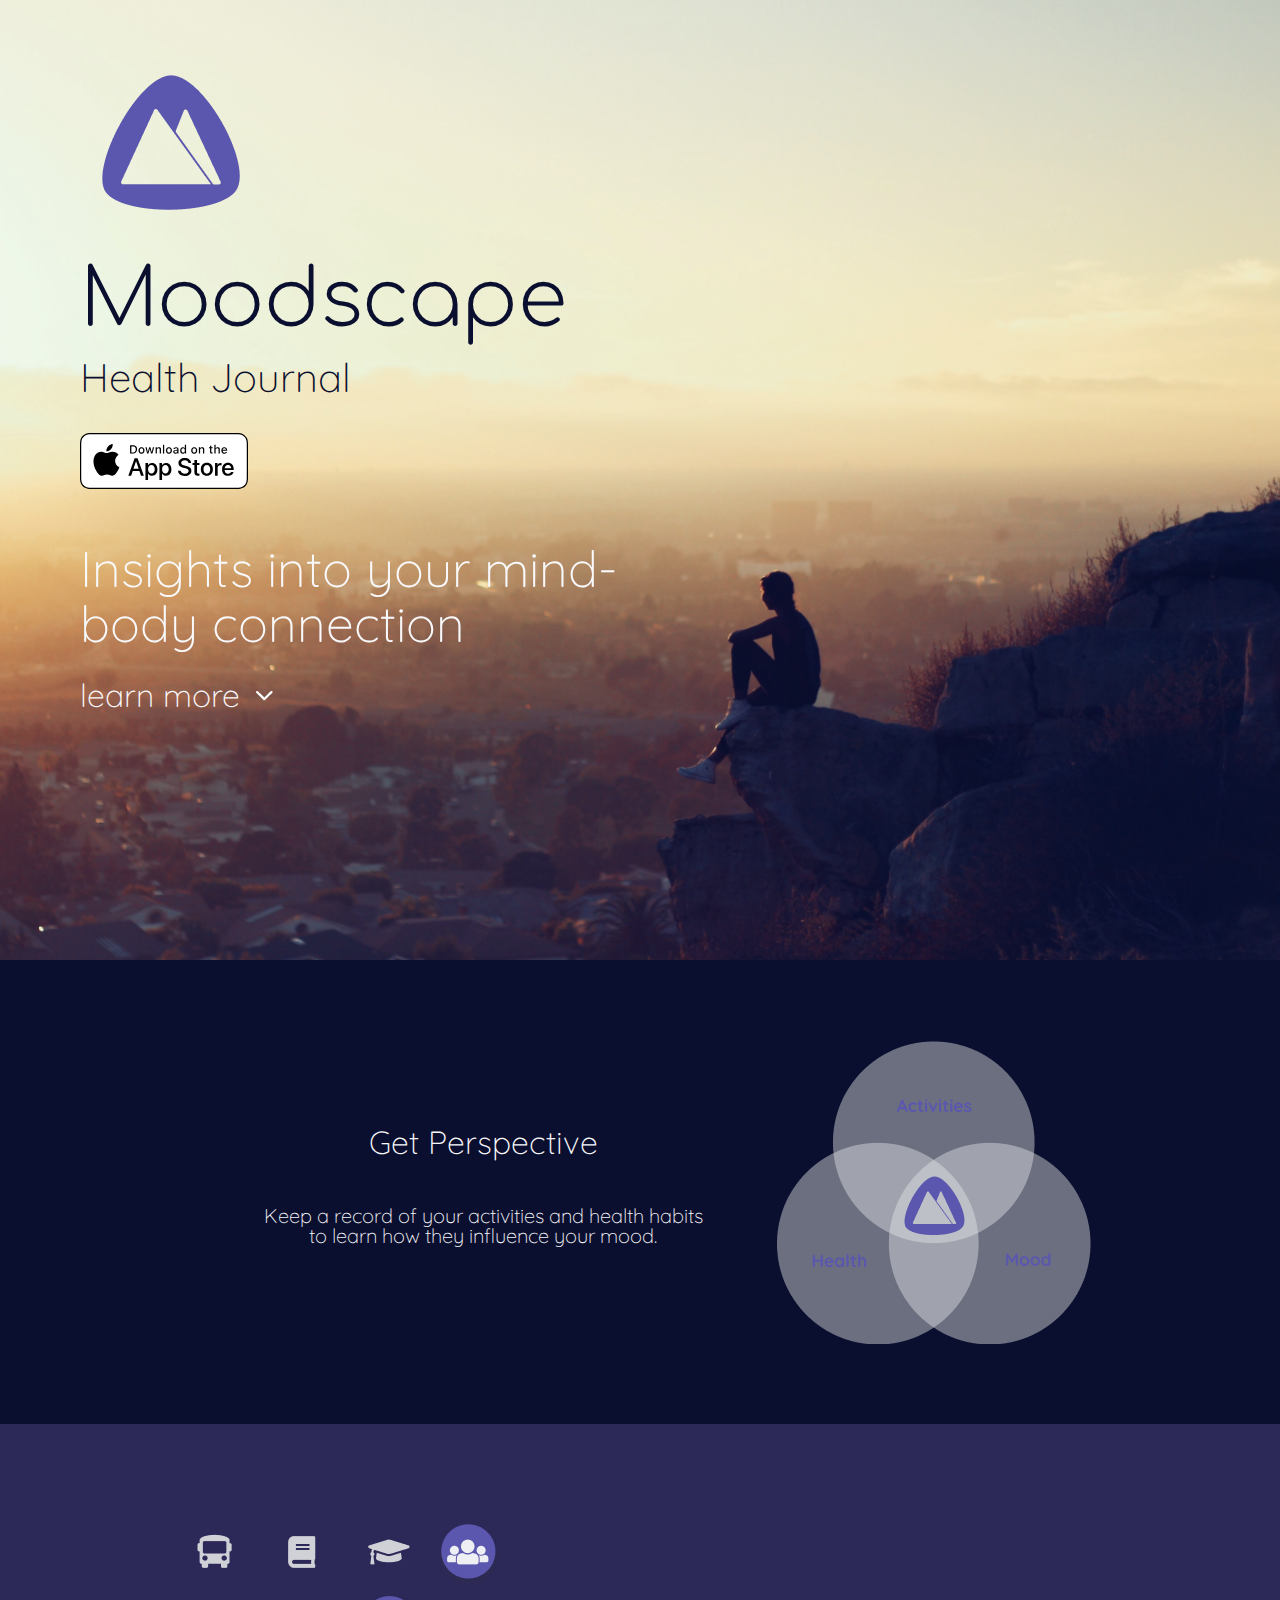
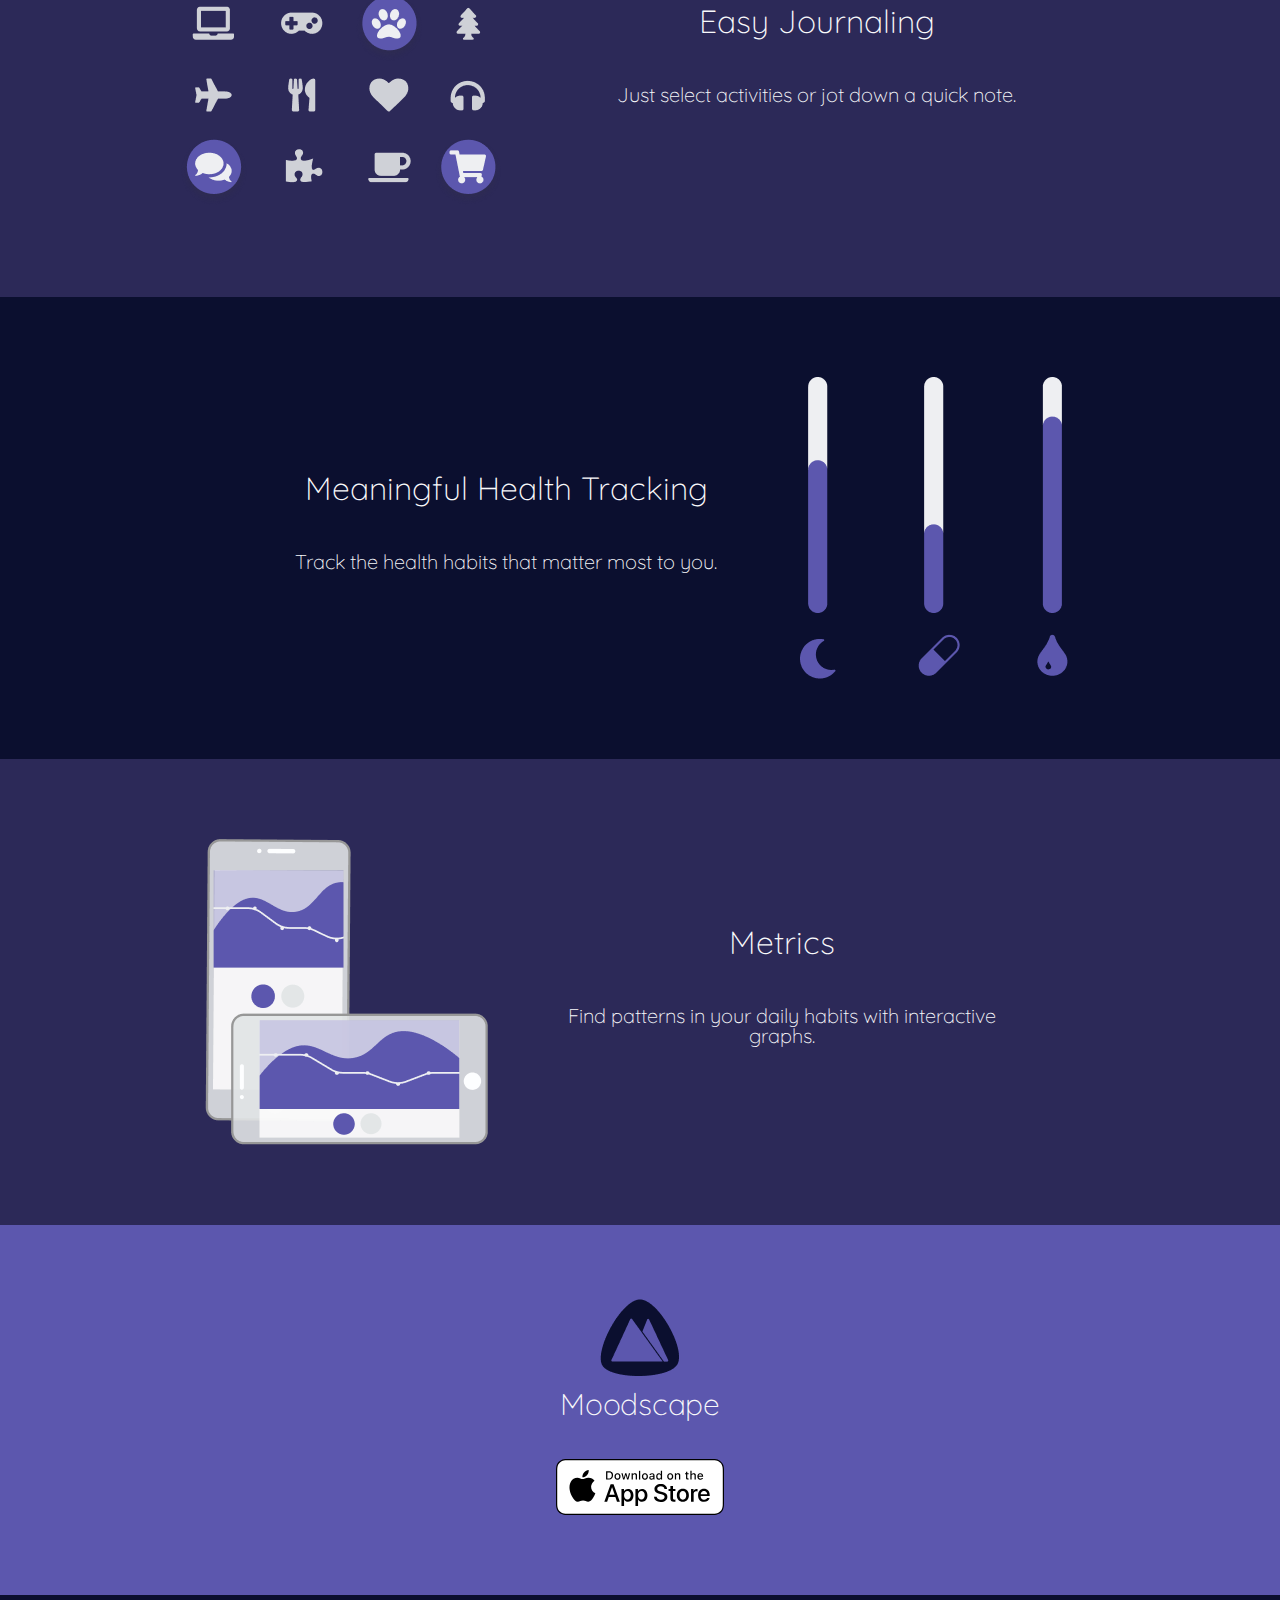
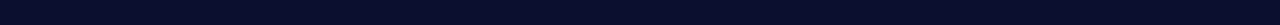
==== commit d1305a10: "dark scroll" ====
--- a/index.html
+++ b/index.html
@@ -9,62 +9,52 @@
   </head>
   <body>
     <div class="wrapper">
-      <div class="static">
-        <div class="hero">
-          <div class="hero-text">
-            <div class="logo">
-              <img src="images/purple-logo.png" alt="moodscape logo" style='height: 200px; width: auto; object-fit: contain'>
-            </div>
-            <h1 class="wordmark">Moodscape</h1>
-            <h2>Health Journal</h2>
-            <h1 class="top mobile">Insights into your mind-body connection</h1>
-            <div class="btn-wrapper">
-              <img src="images/app-store-btn.svg" alt="">
-            </div>
-          </div>
+      <div class="hero-wrap">
+        <img src="images/purple-logo.png" alt="">
+        <h1 class="wordmark">Moodscape</h1>
+        <h2 class="wordmark">Health Journal</h2>
+        <img src="images/app-store-btn.svg" alt="">
+        <h2>Insights into your mind-body connection</h2>
+        <div class="btn">
+          <h3>learn more</h3>
+          <img src="images/angle.png" alt="">
         </div>
       </div>
-      <div class="scrolling">
-        <div class="hero">
-          <div class="hero-text">
-            <h1 class="top desktop">Insights into your mind-body connection</h1>
-              <a href="#learn-more">
-                <button type="button" name="button"><span>learn more</span></button>
-                <img src="images/angle.png" alt="more">
-              </a>
-          </div>
-
+      <div class="feature feature-a">
+        <div  class="feature-text">
+          <h3>Get Perspective</h3>
+          <p>Keep a record of your activities and health habits to learn how they
+          influence your mood.</p>
         </div>
-        <div class="feature" id="learn-more">
-          <div class="feature-graphic">
-            <img src="images/venn.png" alt="" style=''>
-          </div>
-          <h4>Keep a record of your activities and health habits to learn how they influence your mood.</h4>
+        <img src="images/venn.png" alt="">
+      </div>
+      <div class="feature feature-b">
+        <img src="images/activities.png" alt="">
+        <div  class="feature-text">
+          <h3>Easy Journaling</h3>
+          <p>Just select activities or jot down a quick note.</p>
         </div>
-        <div class="feature">
-          <h3>Easy journaling</h3>
-          <div class="feature-graphic">
-            <img src="images/activities.png" alt="" style=''>
-          </div>
-          <h4>Just select activities or jot down an note</h4>
+      </div>
+      <div class="feature feature-a">
+        <div  class="feature-text">
+          <h3>Meaningful Health Tracking</h3>
+          <p>Track the health habits that matter most to you.</p>
+        </div >
+        <img src="images/factors.png" alt="">
+      </div>
+      <div class="feature feature-b">
+        <img src="images/graphs.png" alt="">
+        <div  class="feature-text">
+          <h3>Metrics</h3>
+          <p>Find patterns in your daily habits with interactive graphs.</p>
         </div>
-        <div class="feature">
-          <h3>Meaningful Health Tracking</h3>
-          <div class="feature-graphic">
-            <img src="images/factors.png" alt="" style=''>
-          </div>
-          <h4>Track the health habits that matter most to you.</h4>
-        </div>
-        <div class="feature">
-          <h3>Custom Metrics</h3>
-          <div class="feature-graphic">
-            <img src="images/graphs.png" alt="" style=''>
-          </div>
-          <h4>Find patterns in daily habits with interactive graphs.</h4>
-        </div>
-        <div class="btn-wrapper mobile" style="padding-bottom: 100px">
-          <img src="images/app-store-btn.svg" alt="">
-        </div>
+      </div>
+      <footer>
+        <img src="images/dark-logo.png" alt="">
+        <h1>Moodscape</h1>
+        <img src="images/app-store-btn.svg" alt="">
+      </footer>
+      <div class="foot">
       </div>
     </div>
   </body>
--- a/styles.css
+++ b/styles.css
@@ -52,35 +52,28 @@
 
 :root {
   --color-type: #F9F9FB;
+	--color-dark: #0B0F2F;
+	--color-primary: #5C57AE;
+	--color-secondary: #2C2958;
 }
 
 html, body {
   font-size: 10px;
   font-family: 'Quicksand', sans-serif;
-	background: url("images/hero-bkg-safari.png") no-repeat center;
-	/* background: -webkit-linear-gradient(220deg, rgba(108,99,255, .4), rgba(108,99,255,.2), transparent), url("images/pastel-mountain-range.jpg") no-repeat center;
-  background: -o-linear-gradient(220deg, rgba(108,99,255, .4), rgba(108,99,255,.2), transparent), url("images/pastel-mountain-range.jpg") no-repeat center;
-  background: linear-gradient(230deg, rgba(108,99,255, .4), rgba(108,99,255,.2), transparent), url("images/pastel-mountain-range.jpg") no-repeat center; */
-	background-attachment: fixed;
-	background-size: cover;
+	background-color: var(--color-dark);
 }
 
-/* body::after {
-  content: "";
-  position: absolute;
-  right:0;bottom:0;left:0;
-  width: 100%;
-  height: 100%;
-  background-image: linear-gradient(230deg, rgba(108,99,255, .4), rgba(108,99,255,.2), transparent);
-} */
-
-.mobile {
-	display: none;
-}
 
 h1.wordmark {
   font-family: 'Comfortaa', cursive;
   font-size: 80px;
+	color: var(--color-dark);
+}
+
+h2.wordmark{
+	color: var(--color-dark);
+	line-height: 80%;
+	font-size: 4rem;
 }
 
 h1 {
@@ -91,11 +84,12 @@
 }
 
 h2 {
-  font-size: 3.2rem;
+  font-size: 5rem;
   color: var(--color-type);
   font-weight: 300;
   line-height: 40px;
-  text-align: left;
+	line-height: 110%;
+  /* text-align: left; */
 }
 
 h3 {
@@ -103,7 +97,7 @@
   color: var(--color-type);
   font-weight: 300;
   line-height: 48px;
-  text-align: center;
+  /* text-align: center; */
 }
 
 h4 {
@@ -111,327 +105,76 @@
   color: var(--color-type);
   font-weight: 400;
   line-height: 24px;
-  text-align: center;
+  /* text-align: center; */
 }
 
 p {
-	color: #222;
+	color: var(--color-type);
 	padding: 40px 0 20px 0;
-	text-align: center;
+	font-size: 2rem;
+	font-weight: 200;
+	/* text-align: center; */
 }
 
-.wrapper {
-  display: -ms-grid;
-  display: grid;
-  -ms-grid-columns: 1fr 20px 1fr;
-  grid-template-columns: 1fr 1fr;
-  grid-gap: 20px;
-
-  height: 100vh;
+.hero-wrap {
+	background: url("images/thinker.png") no-repeat center center;
+	background-size: cover;
+	height: 100vh;
+	padding: 30px 80px 30px 80px;
 }
 
-.wrapper > * {
-  display: -webkit-box;
-  display: -ms-flexbox;
-  display: flex;
-  -webkit-box-orient: vertical;
-  -webkit-box-direction: normal;
-      -ms-flex-direction: column;
-          flex-direction: column;
+.hero-wrap h2 {
+	width: 50%;
+	padding: 20px 0;
 }
 
-.scrolling {
-  overflow-y: auto;
-  scroll-behavior: smooth;
+.hero-wrap img {
+	padding: 20px 0 30px 0;
 }
 
-.static {
-	margin: 0 30px 0 60px;
+.btn {
+	display: flex;
+	align-items: flex-start;
 }
 
-.hero {
-  display: -webkit-box;
-  display: -ms-flexbox;
-  display: flex;
-  -webkit-box-orient: vertical;
-  -webkit-box-direction: normal;
-      -ms-flex-direction: column;
-          flex-direction: column;
-  -webkit-box-pack: center;
-      -ms-flex-pack: center;
-          justify-content: center;
-  min-height: 100vh;
-}
-
-.hero-text {
-  height: 80vh;
-  display: -webkit-box;
-  display: -ms-flexbox;
-  display: flex;
-  -webkit-box-orient: vertical;
-  -webkit-box-direction: normal;
-      -ms-flex-direction: column;
-          flex-direction: column;
-  justify-content: flex-end;
-}
-
-.hero-text h2{
-  margin-bottom: calc(12vh + 72px);
-}
-
-.hero-text .top {
-  margin-bottom: 12vh;
-  max-width: 600px;
+.btn > * {
+	padding-right: 15px;
 }
 
 .feature {
-  padding: 15vh 0;
+	display: flex;
+	justify-content: center;
+	align-items: center;
+	text-align: center;
+	padding: 80px 80px;
+	flex-wrap: wrap;
 }
 
-.feature-graphic {
-  height: auto;
-  width: 100%;
-  text-align: center;
-  padding: 3rem 0 4rem 0;
+.feature-b {
+	background-color: var(--color-secondary);
 }
 
-button {
-  border: none;
-  background: transparent;
-  display: inline-block;
-  text-align: center;
-  text-transform: uppercase;
-  padding: 2rem 1rem 0 0;
+.feature-text {
+	width: 40%;
+	padding: 0 70px;
 }
 
-button.cta {
-  border: var(--color-type) solid 1px;
-  border-radius: 4px;
+footer {
+	background-color: var(--color-primary);
+	height: 330px;
+	text-align: center;
+	padding: 20px 0;
 }
 
-.btn-wrapper.mobile {
-
-	margin: 0 auto;
-	padding-bottom: 40px;
+footer img {
+	padding-top: 40px;
 }
 
-button span {
-  color: var(--color-type);
-  text-transform: lowercase;
-  font-size: 2.5rem;
-  letter-spacing: .2em;
-  font-family: 'Quicksand', sans-serif;
+footer h1 {
+	font-size: 3rem;
 }
 
-.btn-label {
-  display: -webkit-box;
-  display: -ms-flexbox;
-  display: flex;
-  -webkit-box-align: start;
-      -ms-flex-align: start;
-          align-items: flex-start;
-  -webkit-box-pack: center;
-      -ms-flex-pack: center;
-          justify-content: center;
-  padding-bottom: 1rem;
+.foot {
+	background-color: var(--color-dark);
+	height: 30px;
 }
-
-
-/* Tablet */
-@media only screen and (min-width: 480px) and (max-width: 950px) {
-	.wrapper {
-		display: flex;
-		display: -webkit-box;
-		display: -ms-flexbox;
-		-webkit-box-orient: vertical;
-		-webkit-box-direction: normal;
-		    -ms-flex-direction: column;
-		        flex-direction: column;
-		grid-gap: 10px;
-	}
-
-	.mobile {
-		display: inline-block;
-	}
-
-	.desktop {
-		display: none;
-	}
-
-	.static {
-		margin: 0 60px;
-	}
-
-	.static .hero {
-		-webkit-box-pack: end;
-		    -ms-flex-pack: end;
-		        justify-content: flex-end;
-		min-height: 90vh;
-	}
-
-	.static .hero-text {
-		-webkit-box-pack: end;
-		    -ms-flex-pack: end;
-		        justify-content: flex-end;
-		height: auto;
-	}
-
-	.hero-text h2, .hero-text h1.top{
-		margin-bottom: 6vh;
-	}
-
-
-	.scrolling {
-		overflow-y: visible;
-		scroll-behavior: smooth;
-		margin: 0 60px;
-	}
-
-	.scrolling .hero-text {
-		-webkit-box-pack: start;
-		    -ms-flex-pack: start;
-		        justify-content: flex-start;
-		height: auto;
-	}
-
-	.feature-graphic {
-	  height: auto;
-	  width: 100%;
-	  margin: 0 auto;
-	  padding: 3rem 0 4rem 0
-	}
-
-	.scrolling .hero {
-		-webkit-box-pack: start;
-		    -ms-flex-pack: start;
-		        justify-content: flex-start;
-		min-height: 10vh;
-	}
-
-	.feature {
-		-ms-flex-item-align: center;
-		    -ms-grid-row-align: center;
-		    align-self: center;
-		padding: 10vh 0;
-	}
-
-	.scrolling span {
-		font-size: 2rem;
-	}
-
-	h1.wordmark {
-		font-size: 5rem;
-	}
-
-	h2 {
-		font-size: 2.8rem;
-	}
-
-	h1 {
-		font-size: 4rem;
-	}
-
-}
-
-
-/* Phone */
-@media only screen and (max-width: 480px) {
-	.wrapper {
-		display: flex;
-		display: -webkit-box;
-		display: -ms-flexbox;
-		-webkit-box-orient: vertical;
-		-webkit-box-direction: normal;
-		    -ms-flex-direction: column;
-		        flex-direction: column;
-		grid-gap: 10px;
-		padding: 20px 16px;
-	}
-
-	.mobile {
-		display: inline-block;
-	}
-
-	.desktop {
-		display: none;
-	}
-
-	.static .hero {
-		-webkit-box-pack: end;
-		    -ms-flex-pack: end;
-		        justify-content: flex-end;
-		min-height: 80vh;
-	}
-
-	.static .hero-text {
-		-webkit-box-pack: end;
-		    -ms-flex-pack: end;
-		        justify-content: flex-end;
-		height: auto;
-	}
-
-	.hero-text h2, .hero-text h1.top{
-		margin-bottom: 6vh;
-	}
-
-
-	.scrolling {
-		overflow-y: visible;
-	}
-
-	.feature-graphic {
-	  height: auto;
-	  width: 80%;
-	  margin: 0 auto;
-	  padding: 3rem 0 4rem 0
-	}
-
-	.static {
-		margin: 0 20px;
-	}
-
-	button span {
-		font-size: 1.8rem;
-
-	}
-
-	.scrolling .hero-text {
-		-webkit-box-pack: start;
-		    -ms-flex-pack: start;
-		        justify-content: flex-start;
-		height: auto;
-	}
-
-	.scrolling .hero {
-		-webkit-box-pack: start;
-		    -ms-flex-pack: start;
-		        justify-content: flex-start;
-		min-height: auto;
-	}
-
-	.feature {
-		-ms-flex-item-align: center;
-		    -ms-grid-row-align: center;
-		    align-self: center;
-		padding: 10vh 0;
-	}
-
-	.feature-graphic img {
-  display: block;
-  max-width: 100%;
-  margin: 0 auto;
-	}
-
-
-	h1.wordmark {
-		font-size: 4.4rem;
-	}
-
-	h2 {
-		font-size: 2.8rem;
-	}
-
-	h1 {
-		font-size: 3.2rem;
-	}
-}
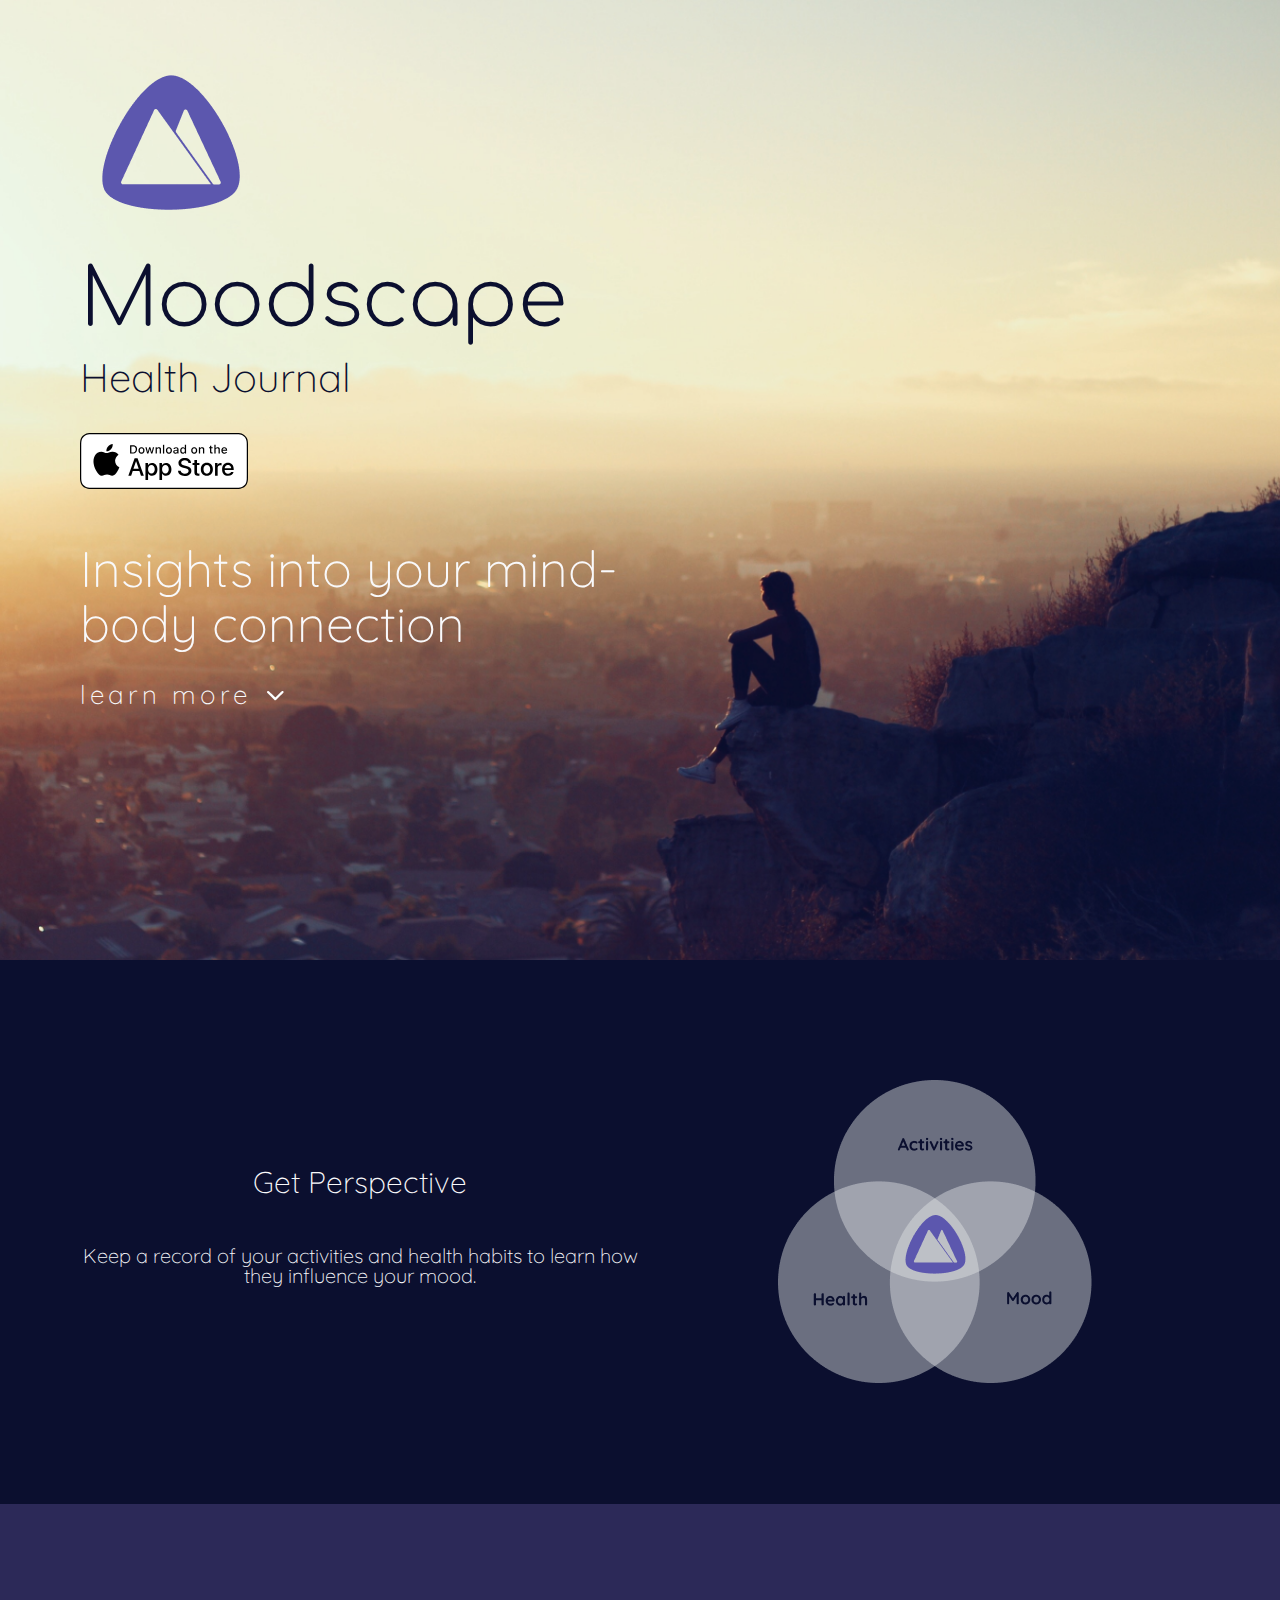
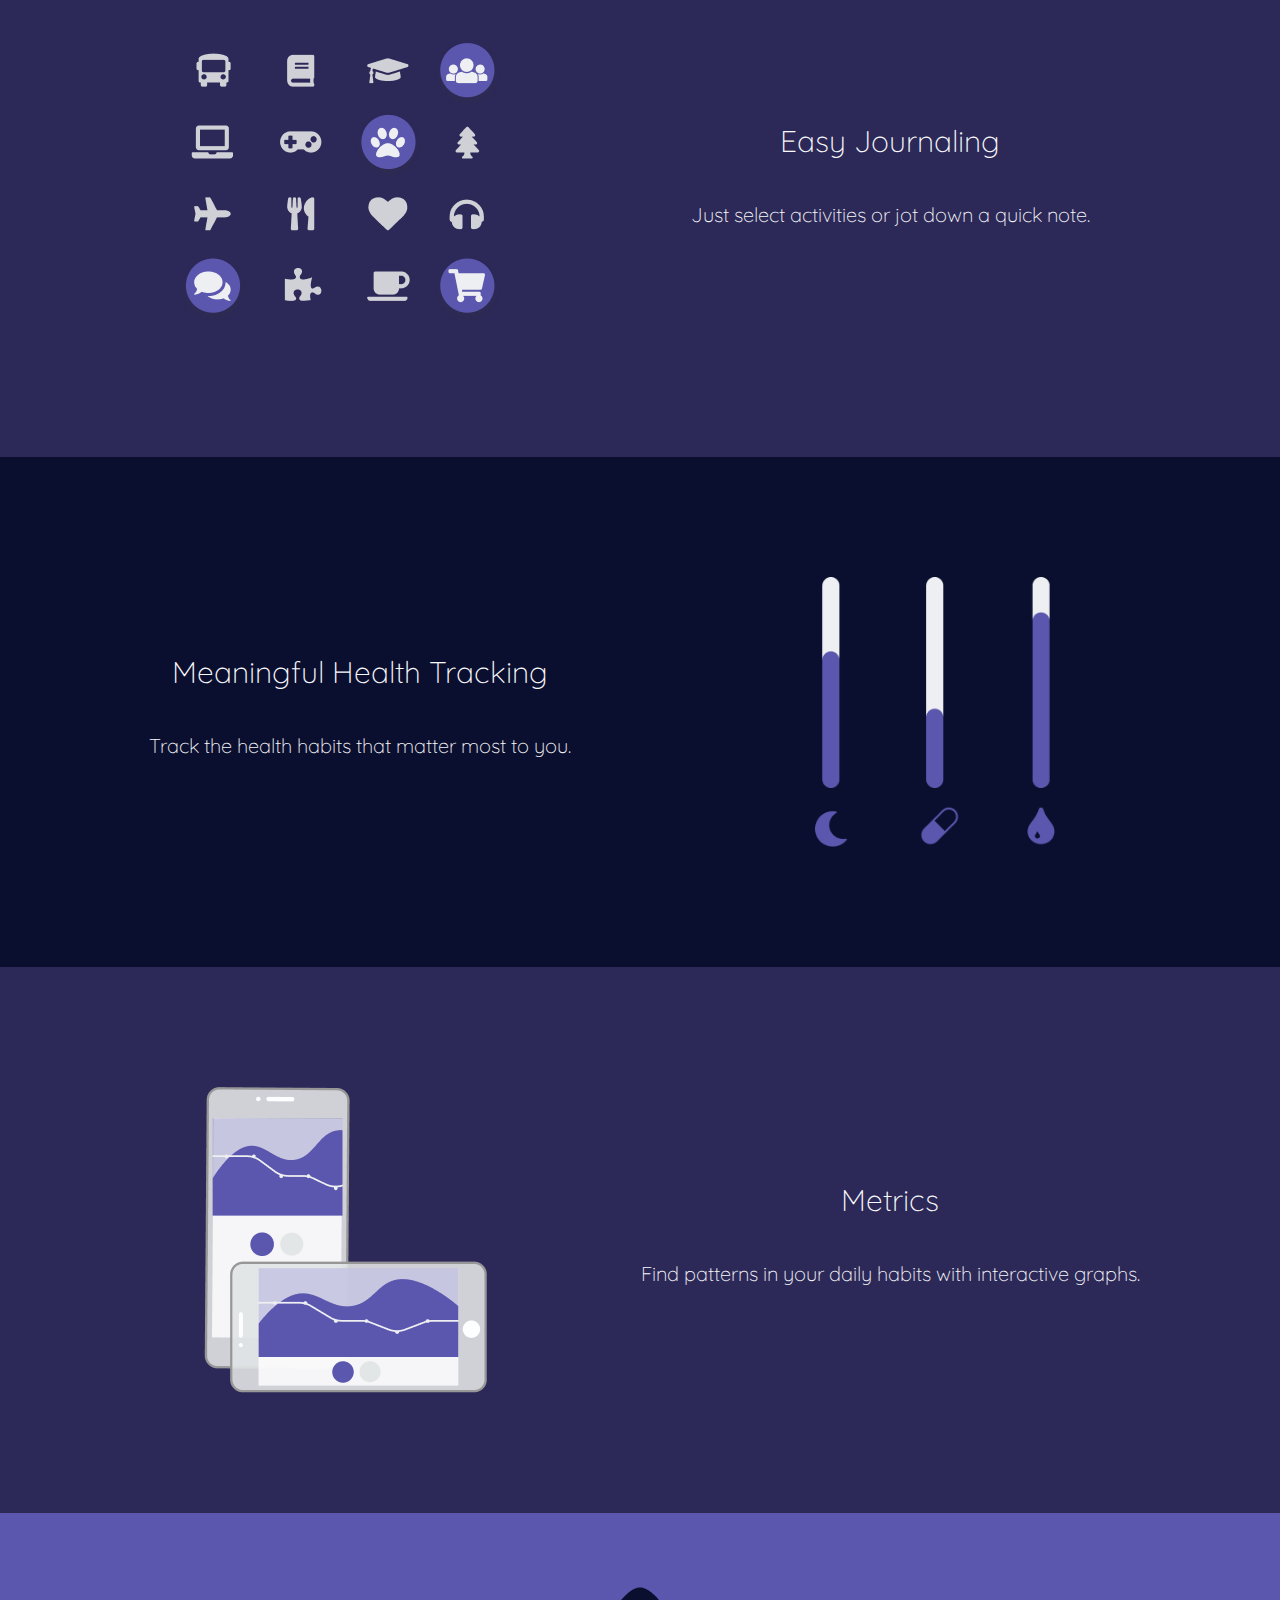
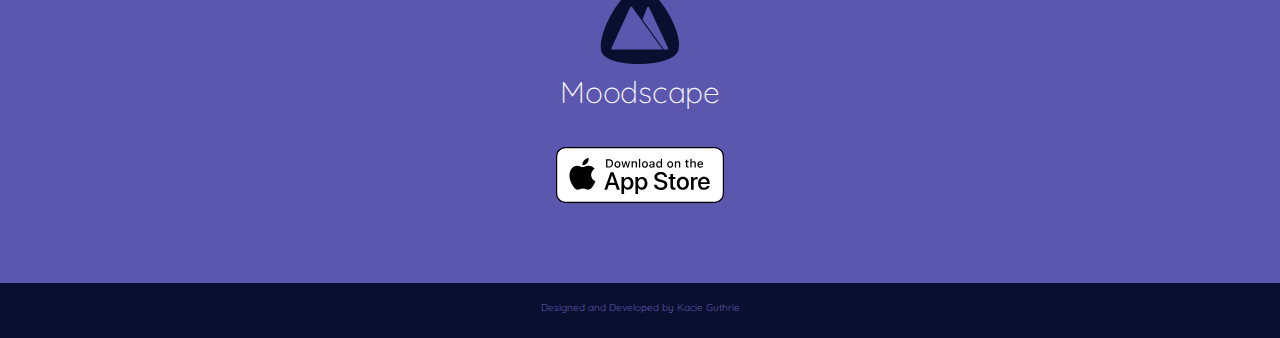
==== commit d196ddbc: "dark style refined" ====
--- a/index.html
+++ b/index.html
@@ -10,17 +10,17 @@
   <body>
     <div class="wrapper">
       <div class="hero-wrap">
-        <img src="images/purple-logo.png" alt="">
+        <img src="images/purple-logo.png" alt="" class="logo">
         <h1 class="wordmark">Moodscape</h1>
         <h2 class="wordmark">Health Journal</h2>
-        <img src="images/app-store-btn.svg" alt="">
+        <img src="images/app-store-btn.svg" alt="" class="cta">
         <h2>Insights into your mind-body connection</h2>
-        <div class="btn">
+        <a href="#learn-more" class="btn">
           <h3>learn more</h3>
           <img src="images/angle.png" alt="">
-        </div>
+        </a>
       </div>
-      <div class="feature feature-a">
+      <div class="feature-wrap"><div class="feature feature-a" id="learn-more">
         <div  class="feature-text">
           <h3>Get Perspective</h3>
           <p>Keep a record of your activities and health habits to learn how they
@@ -29,32 +29,34 @@
         <img src="images/venn.png" alt="">
       </div>
       <div class="feature feature-b">
-        <img src="images/activities.png" alt="">
         <div  class="feature-text">
           <h3>Easy Journaling</h3>
           <p>Just select activities or jot down a quick note.</p>
         </div>
+        <img src="images/activities-s.png" alt="">
       </div>
       <div class="feature feature-a">
         <div  class="feature-text">
           <h3>Meaningful Health Tracking</h3>
           <p>Track the health habits that matter most to you.</p>
         </div >
-        <img src="images/factors.png" alt="">
+        <img src="images/factors.png" alt="" class="factors">
       </div>
       <div class="feature feature-b">
-        <img src="images/graphs.png" alt="">
+
         <div  class="feature-text">
           <h3>Metrics</h3>
           <p>Find patterns in your daily habits with interactive graphs.</p>
         </div>
-      </div>
+        <img src="images/graphs.png" alt="">
+      </div></div>
       <footer>
         <img src="images/dark-logo.png" alt="">
         <h1>Moodscape</h1>
         <img src="images/app-store-btn.svg" alt="">
       </footer>
       <div class="foot">
+        <h5>Designed and Developed by Kacie Guthrie</h5>
       </div>
     </div>
   </body>
--- a/styles.css
+++ b/styles.css
@@ -61,6 +61,7 @@
   font-size: 10px;
   font-family: 'Quicksand', sans-serif;
 	background-color: var(--color-dark);
+	scroll-behavior: smooth;
 }
 
 
@@ -93,7 +94,7 @@
 }
 
 h3 {
-  font-size: 3.2rem;
+  font-size: 3rem;
   color: var(--color-type);
   font-weight: 300;
   line-height: 48px;
@@ -116,6 +117,10 @@
 	/* text-align: center; */
 }
 
+a {
+	text-decoration: none;
+}
+
 .hero-wrap {
 	background: url("images/thinker.png") no-repeat center center;
 	background-size: cover;
@@ -128,6 +133,11 @@
 	padding: 20px 0;
 }
 
+.hero-wrap h3 {
+	font-size: 2.6rem;
+	letter-spacing: 4px;
+}
+
 .hero-wrap img {
 	padding: 20px 0 30px 0;
 }
@@ -139,6 +149,11 @@
 
 .btn > * {
 	padding-right: 15px;
+}
+
+.feature-wrap {
+	/* display: grid;
+	grid-template-columns: 1fr 1fr; */
 }
 
 .feature {
@@ -146,17 +161,32 @@
 	justify-content: center;
 	align-items: center;
 	text-align: center;
-	padding: 80px 80px;
+	padding: 120px 80px;
 	flex-wrap: wrap;
 }
 
+.feature > * {
+	/* max-width: 300px; */
+}
+
 .feature-b {
+	flex-direction: row-reverse;
 	background-color: var(--color-secondary);
 }
 
 .feature-text {
-	width: 40%;
-	padding: 0 70px;
+	width: 50%;
+	padding: 0 30px 0 0;
+}
+
+.feature img {
+	display: block;
+	max-width: 100%;
+	margin: 0 auto;
+}
+
+img.factors {
+	max-width: 240px;
 }
 
 footer {
@@ -176,5 +206,75 @@
 
 .foot {
 	background-color: var(--color-dark);
-	height: 30px;
-}
+	height: 35px;
+	padding: 2rem 0 0 0rem;
+	color: var(--color-primary);
+	text-align: center;
+}
+
+/* tablet */
+
+@media (min-width: 768px) and (max-width: 1024px) {
+
+	.feature {
+		padding: 90px 30px;
+	}
+
+	.feature-text {
+		width: 300px;
+		padding: 70px 20px;
+	}
+
+}
+
+/* phone */
+
+@media (max-width: 768px) {
+
+	h1.wordmark {
+		font-size: 4.6rem;
+	}
+
+	h2.wordmark {
+		font-size: 3rem;
+		width: 100%;
+	}
+
+	.btn h3{
+		font-size: 2rem;
+		padding-bottom: 20px;
+	}
+
+	.hero-wrap h2 {
+		font-size: 3rem;
+	}
+
+	.hero-wrap .cta {
+		width: 120px;
+	}
+
+	.logo {
+		width: 130px;
+	}
+
+	.hero-wrap {
+		padding: 20px 20px;
+	}
+
+	.feature {
+		padding: 70px 20px 70px 20px;
+	}
+
+	.feature-text {
+		width: 300px;
+		padding: 0 0 50px 0;
+	}
+
+	.feature img {
+		width: 220px;
+	}
+
+	img.factors {
+		max-width: 180px;
+	}
+}
